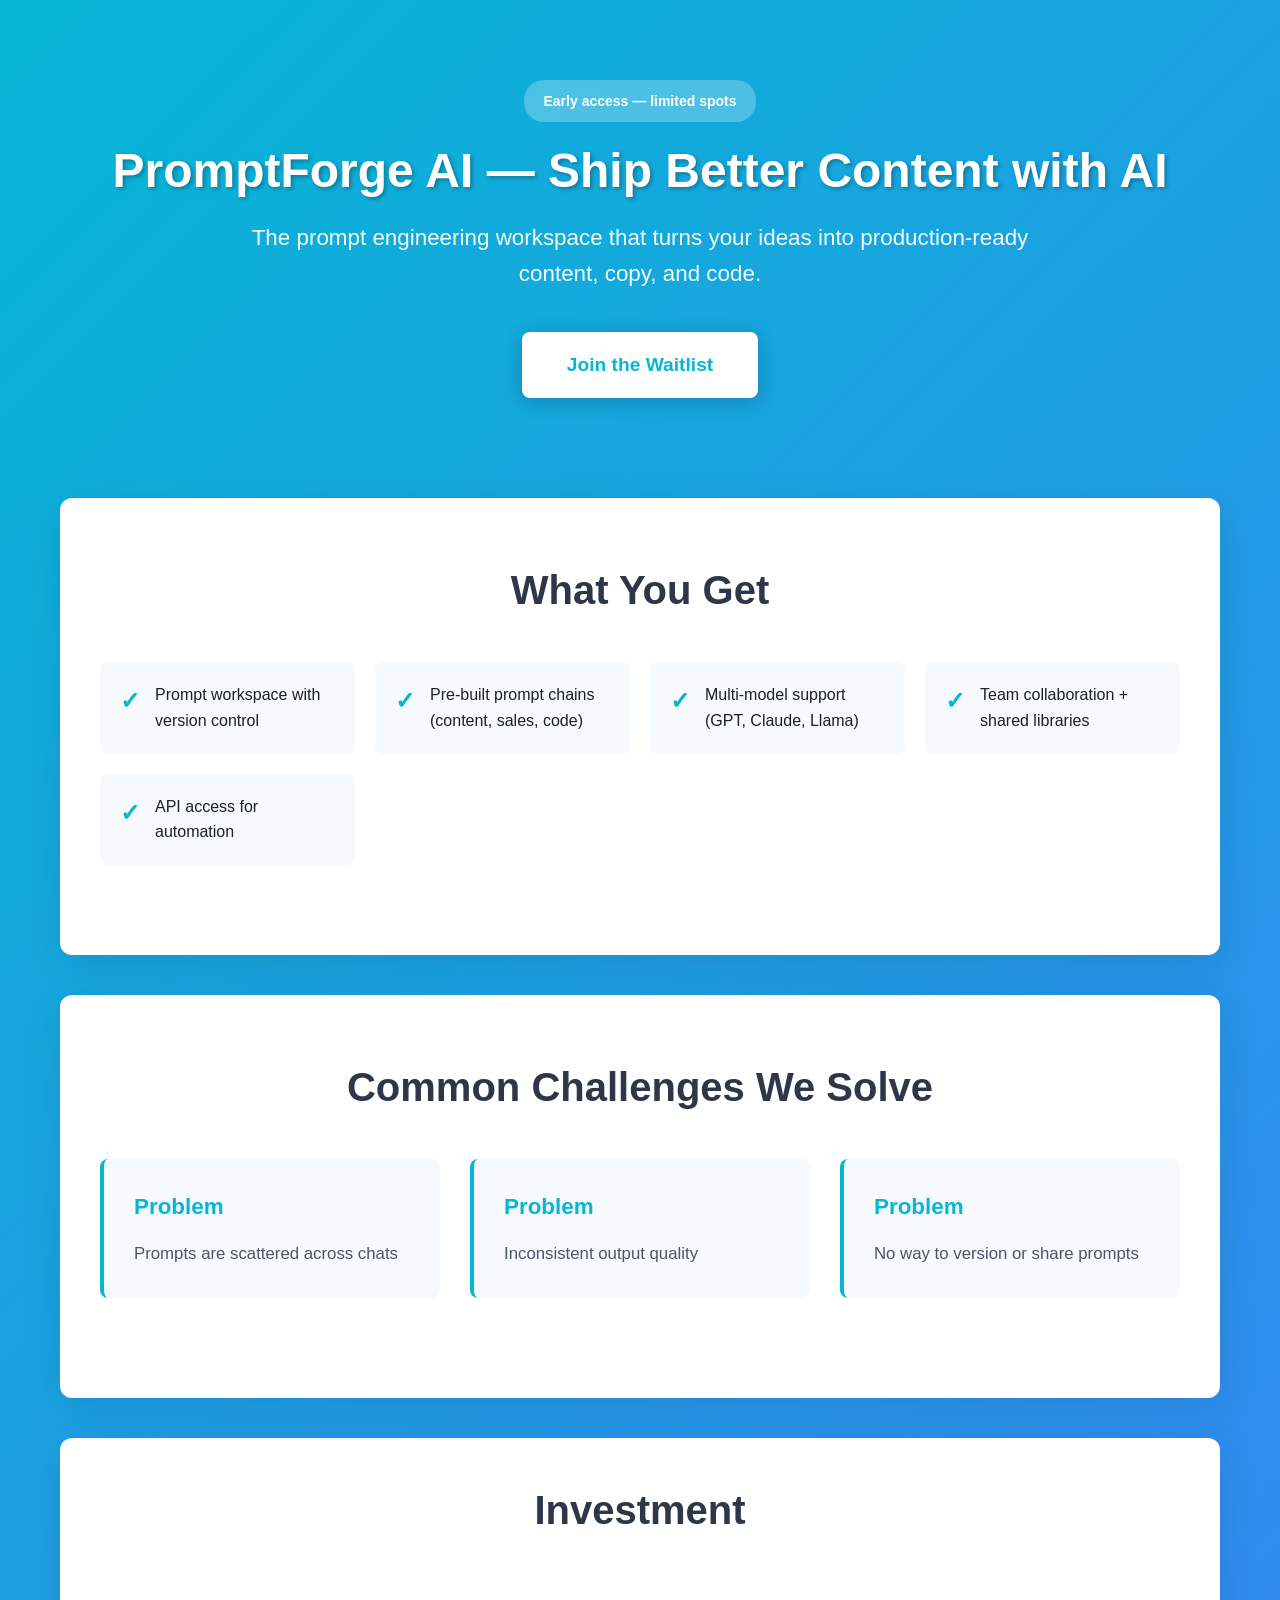
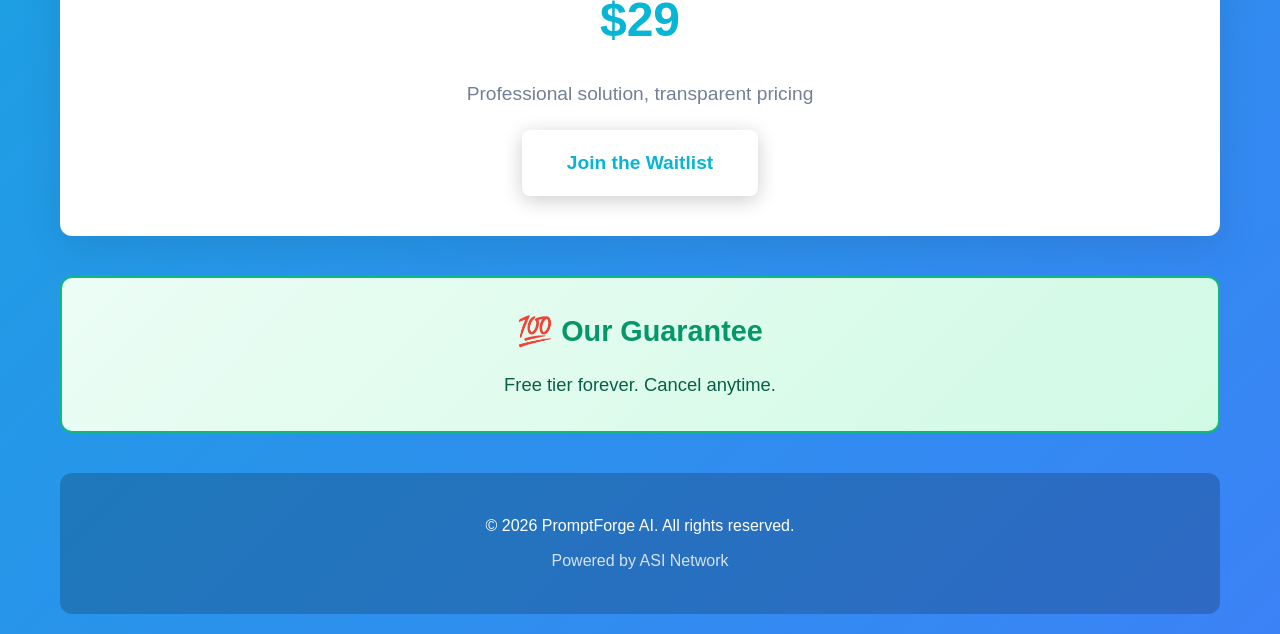
==== index.html @ cfde4b86 "Add index.html" ====
<!DOCTYPE html>
<html lang="en">
<head>
    <meta charset="UTF-8">
    <meta name="viewport" content="width=device-width, initial-scale=1.0">
    <title>PromptForge AI - The prompt engineering workspace that turns your ideas into </title>
    <meta name="description" content="AI SaaS tool for prompt engineering and content automation. Workspace for creating, testing, versioning, and deploying prompt chains that generate con">
    <style>
        * {
            margin: 0;
            padding: 0;
            box-sizing: border-box;
        }
        body {
            font-family: -apple-system, BlinkMacSystemFont, 'Segoe UI', Roboto, Oxygen, Ubuntu, Cantarell, sans-serif;
            line-height: 1.6;
            color: #1a202c;
            background: linear-gradient(135deg, #06B6D4 0%, #3B82F6 100%);
        }
        .container {
            max-width: 1200px;
            margin: 0 auto;
            padding: 20px;
        }
        header {
            text-align: center;
            padding: 60px 20px;
            color: white;
        }
        .badge {
            display: inline-block;
            background: rgba(255,255,255,0.25);
            padding: 10px 20px;
            border-radius: 20px;
            font-size: 14px;
            margin-bottom: 20px;
            backdrop-filter: blur(10px);
            font-weight: 600;
        }
        h1 {
            font-size: 3em;
            margin-bottom: 20px;
            font-weight: 900;
            text-shadow: 2px 2px 4px rgba(0,0,0,0.3);
            line-height: 1.2;
        }
        .subtitle {
            font-size: 1.4em;
            margin-bottom: 40px;
            opacity: 0.95;
            max-width: 800px;
            margin-left: auto;
            margin-right: auto;
            font-weight: 400;
        }
        .cta-primary {
            display: inline-block;
            background: white;
            color: #06B6D4;
            padding: 18px 45px;
            border-radius: 8px;
            text-decoration: none;
            font-size: 1.2em;
            font-weight: 700;
            transition: all 0.3s;
            box-shadow: 0 4px 20px rgba(0,0,0,0.2);
        }
        .cta-primary:hover {
            transform: translateY(-3px);
            box-shadow: 0 6px 30px rgba(0,0,0,0.3);
        }
        .content-section {
            background: white;
            border-radius: 12px;
            padding: 60px 40px;
            margin: 40px 0;
            box-shadow: 0 10px 40px rgba(0,0,0,0.1);
        }
        h2 {
            font-size: 2.5em;
            margin-bottom: 40px;
            color: #2d3748;
            text-align: center;
            font-weight: 800;
        }
        .features-grid {
            display: grid;
            grid-template-columns: repeat(auto-fit, minmax(300px, 1fr));
            gap: 30px;
            margin: 40px 0;
        }
        .feature-card {
            background: #F7FAFC;
            padding: 30px;
            border-radius: 8px;
            border-left: 4px solid #06B6D4;
        }
        .feature-card h3 {
            color: #06B6D4;
            font-size: 1.4em;
            margin-bottom: 15px;
            font-weight: 700;
        }
        .feature-card p {
            color: #4A5568;
            font-size: 1.05em;
            line-height: 1.7;
        }
        .deliverables-list {
            display: grid;
            grid-template-columns: repeat(auto-fit, minmax(250px, 1fr));
            gap: 20px;
            margin: 30px 0;
        }
        .deliverable-item {
            display: flex;
            align-items: start;
            padding: 20px;
            background: #F7FAFC;
            border-radius: 8px;
        }
        .deliverable-item::before {
            content: "✓";
            color: #06B6D4;
            font-size: 1.5em;
            font-weight: bold;
            margin-right: 15px;
        }
        .pricing-section {
            text-align: center;
            padding: 40px 20px;
        }
        .price {
            font-size: 3em;
            font-weight: 900;
            color: #06B6D4;
            margin: 20px 0;
        }
        .guarantee-box {
            background: linear-gradient(135deg, #ECFDF5 0%, #D1FAE5 100%);
            border: 2px solid #10B981;
            border-radius: 12px;
            padding: 30px;
            margin: 40px 0;
            text-align: center;
        }
        .guarantee-box h3 {
            color: #059669;
            font-size: 1.8em;
            margin-bottom: 15px;
        }
        .guarantee-box p {
            font-size: 1.15em;
            color: #065F46;
            line-height: 1.7;
        }
        footer {
            text-align: center;
            padding: 40px 20px;
            color: white;
            background: rgba(0,0,0,0.2);
            border-radius: 12px;
            margin-top: 40px;
        }
        @media (max-width: 768px) {
            h1 { font-size: 2em; }
            .subtitle { font-size: 1.1em; }
            .features-grid { grid-template-columns: 1fr; }
        }
    </style>
<!-- Google Analytics (GA4) - Measurement ID to be set by Kiki via KIKI-G11 -->
<script async src="https://www.googletagmanager.com/gtag/js?id=G-XXXXXXXXXX"></script>
<script>
  window.dataLayer = window.dataLayer || [];
  function gtag(){dataLayer.push(arguments);}
  gtag('js', new Date());
  gtag('config', 'G-XXXXXXXXXX');
</script>
</head>
<body>
    <div class="container">
        <header>
            <div class="badge">Early access — limited spots</div>
            <h1>PromptForge AI — Ship Better Content with AI</h1>
            <p class="subtitle">The prompt engineering workspace that turns your ideas into production-ready content, copy, and code.</p>
            <a href="https://asinetwork.gumroad.com" class="cta-primary">Join the Waitlist</a>
        </header>

        <div class="content-section">
            <h2>What You Get</h2>
            <div class="deliverables-list"><div class="deliverable-item">Prompt workspace with version control</div><div class="deliverable-item">Pre-built prompt chains (content, sales, code)</div><div class="deliverable-item">Multi-model support (GPT, Claude, Llama)</div><div class="deliverable-item">Team collaboration + shared libraries</div><div class="deliverable-item">API access for automation</div></div>
        </div>

        <div class="content-section"><h2>Common Challenges We Solve</h2><div class="features-grid"><div class="feature-card"><h3>Problem</h3><p>Prompts are scattered across chats</p></div><div class="feature-card"><h3>Problem</h3><p>Inconsistent output quality</p></div><div class="feature-card"><h3>Problem</h3><p>No way to version or share prompts</p></div></div></div>

        <div class="content-section pricing-section">
            <h2>Investment</h2>
            <div class="price">$29</div>
            <p style="font-size:1.2em; color:#718096; margin:20px 0;">Professional solution, transparent pricing</p>
            <a href="https://asinetwork.gumroad.com" class="cta-primary">Join the Waitlist</a>
        </div>

        <div class="guarantee-box"><h3>💯 Our Guarantee</h3><p>Free tier forever. Cancel anytime.</p></div>

        <footer>
            <p>&copy; 2026 PromptForge AI. All rights reserved.</p>
            <p style="margin-top:10px; opacity:0.8;">Powered by ASI Network</p>
        </footer>
    </div>
</body>
</html>
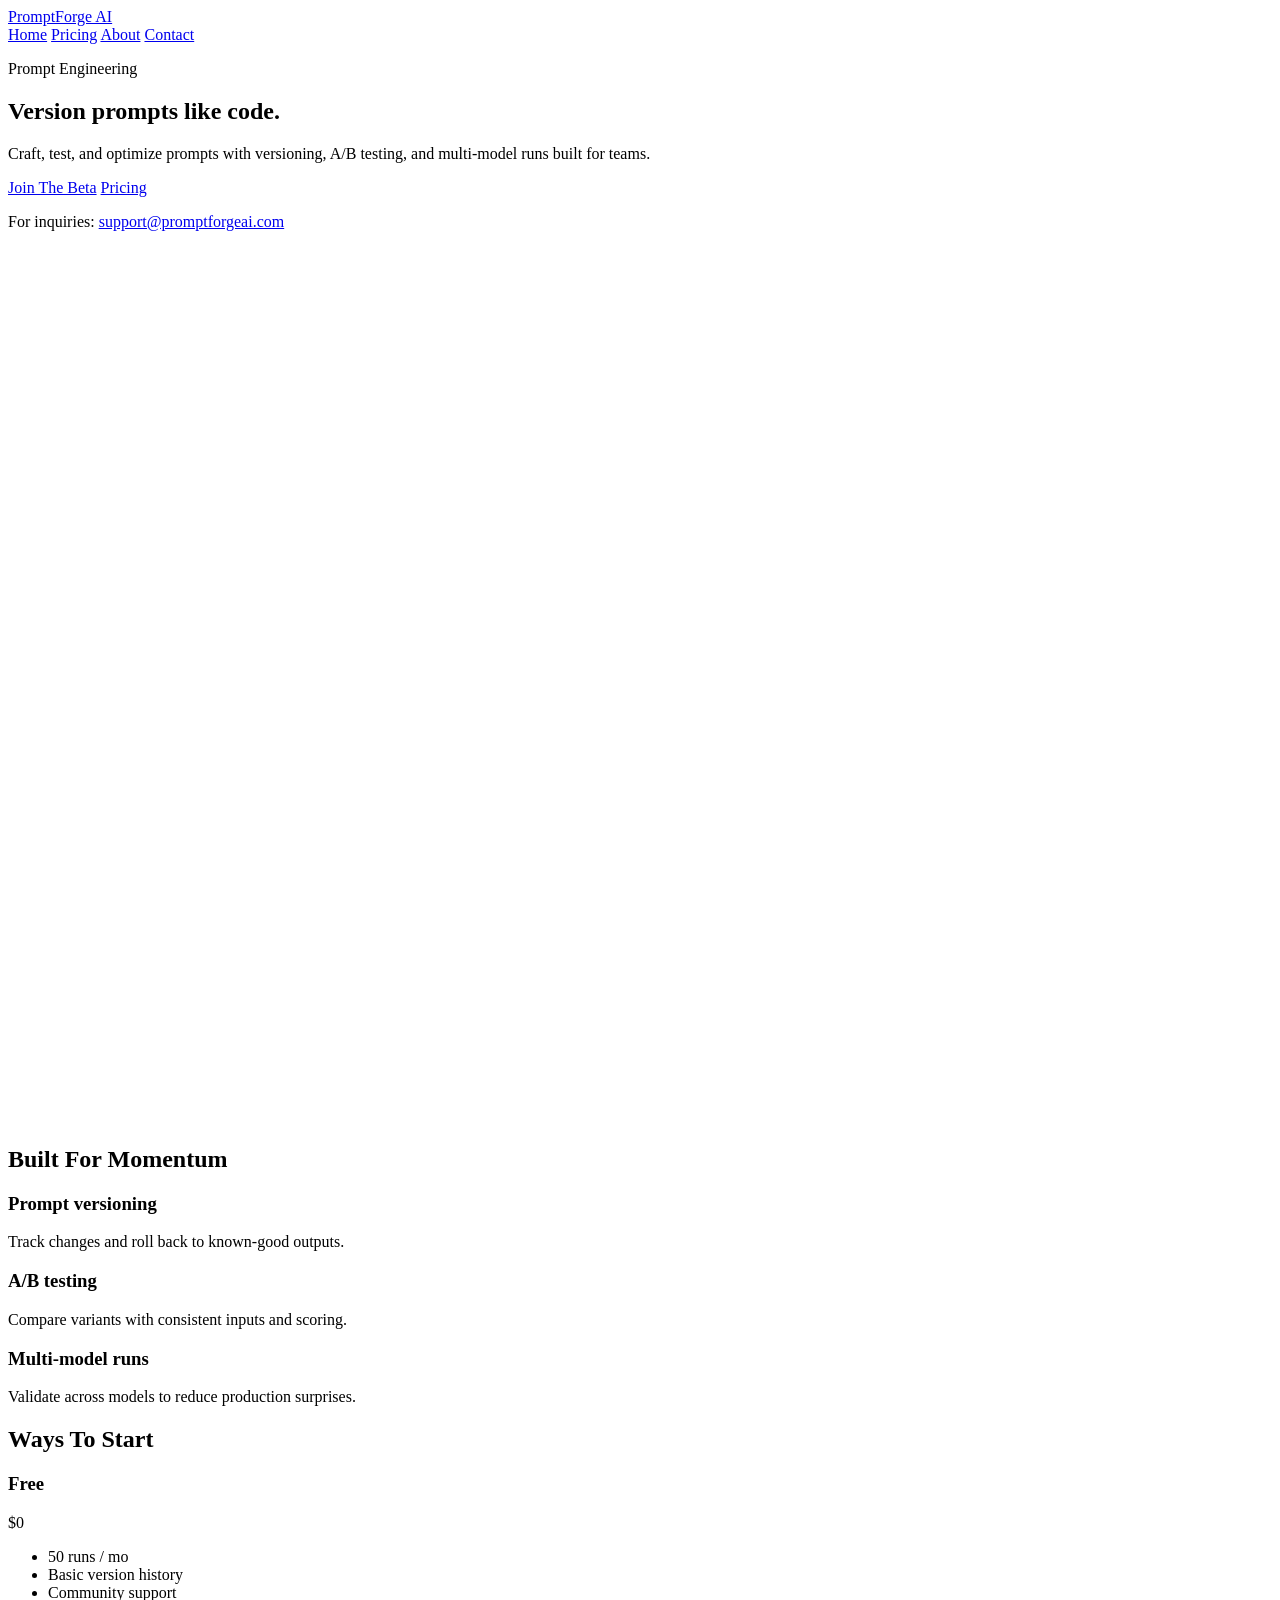
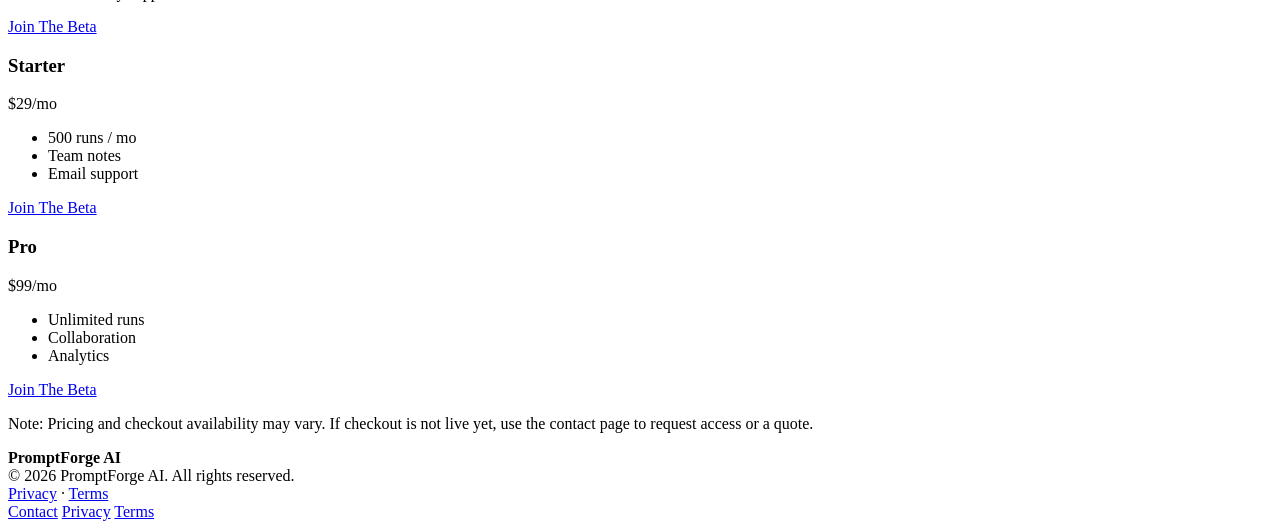
==== commit c5999ffc: "Update index.html" ====
--- a/index.html
+++ b/index.html
@@ -1,211 +1,138 @@
-<!DOCTYPE html>
+<!doctype html>
 <html lang="en">
 <head>
-    <meta charset="UTF-8">
-    <meta name="viewport" content="width=device-width, initial-scale=1.0">
-    <title>PromptForge AI - The prompt engineering workspace that turns your ideas into </title>
-    <meta name="description" content="AI SaaS tool for prompt engineering and content automation. Workspace for creating, testing, versioning, and deploying prompt chains that generate con">
-    <style>
-        * {
-            margin: 0;
-            padding: 0;
-            box-sizing: border-box;
-        }
-        body {
-            font-family: -apple-system, BlinkMacSystemFont, 'Segoe UI', Roboto, Oxygen, Ubuntu, Cantarell, sans-serif;
-            line-height: 1.6;
-            color: #1a202c;
-            background: linear-gradient(135deg, #06B6D4 0%, #3B82F6 100%);
-        }
-        .container {
-            max-width: 1200px;
-            margin: 0 auto;
-            padding: 20px;
-        }
-        header {
-            text-align: center;
-            padding: 60px 20px;
-            color: white;
-        }
-        .badge {
-            display: inline-block;
-            background: rgba(255,255,255,0.25);
-            padding: 10px 20px;
-            border-radius: 20px;
-            font-size: 14px;
-            margin-bottom: 20px;
-            backdrop-filter: blur(10px);
-            font-weight: 600;
-        }
-        h1 {
-            font-size: 3em;
-            margin-bottom: 20px;
-            font-weight: 900;
-            text-shadow: 2px 2px 4px rgba(0,0,0,0.3);
-            line-height: 1.2;
-        }
-        .subtitle {
-            font-size: 1.4em;
-            margin-bottom: 40px;
-            opacity: 0.95;
-            max-width: 800px;
-            margin-left: auto;
-            margin-right: auto;
-            font-weight: 400;
-        }
-        .cta-primary {
-            display: inline-block;
-            background: white;
-            color: #06B6D4;
-            padding: 18px 45px;
-            border-radius: 8px;
-            text-decoration: none;
-            font-size: 1.2em;
-            font-weight: 700;
-            transition: all 0.3s;
-            box-shadow: 0 4px 20px rgba(0,0,0,0.2);
-        }
-        .cta-primary:hover {
-            transform: translateY(-3px);
-            box-shadow: 0 6px 30px rgba(0,0,0,0.3);
-        }
-        .content-section {
-            background: white;
-            border-radius: 12px;
-            padding: 60px 40px;
-            margin: 40px 0;
-            box-shadow: 0 10px 40px rgba(0,0,0,0.1);
-        }
-        h2 {
-            font-size: 2.5em;
-            margin-bottom: 40px;
-            color: #2d3748;
-            text-align: center;
-            font-weight: 800;
-        }
-        .features-grid {
-            display: grid;
-            grid-template-columns: repeat(auto-fit, minmax(300px, 1fr));
-            gap: 30px;
-            margin: 40px 0;
-        }
-        .feature-card {
-            background: #F7FAFC;
-            padding: 30px;
-            border-radius: 8px;
-            border-left: 4px solid #06B6D4;
-        }
-        .feature-card h3 {
-            color: #06B6D4;
-            font-size: 1.4em;
-            margin-bottom: 15px;
-            font-weight: 700;
-        }
-        .feature-card p {
-            color: #4A5568;
-            font-size: 1.05em;
-            line-height: 1.7;
-        }
-        .deliverables-list {
-            display: grid;
-            grid-template-columns: repeat(auto-fit, minmax(250px, 1fr));
-            gap: 20px;
-            margin: 30px 0;
-        }
-        .deliverable-item {
-            display: flex;
-            align-items: start;
-            padding: 20px;
-            background: #F7FAFC;
-            border-radius: 8px;
-        }
-        .deliverable-item::before {
-            content: "✓";
-            color: #06B6D4;
-            font-size: 1.5em;
-            font-weight: bold;
-            margin-right: 15px;
-        }
-        .pricing-section {
-            text-align: center;
-            padding: 40px 20px;
-        }
-        .price {
-            font-size: 3em;
-            font-weight: 900;
-            color: #06B6D4;
-            margin: 20px 0;
-        }
-        .guarantee-box {
-            background: linear-gradient(135deg, #ECFDF5 0%, #D1FAE5 100%);
-            border: 2px solid #10B981;
-            border-radius: 12px;
-            padding: 30px;
-            margin: 40px 0;
-            text-align: center;
-        }
-        .guarantee-box h3 {
-            color: #059669;
-            font-size: 1.8em;
-            margin-bottom: 15px;
-        }
-        .guarantee-box p {
-            font-size: 1.15em;
-            color: #065F46;
-            line-height: 1.7;
-        }
-        footer {
-            text-align: center;
-            padding: 40px 20px;
-            color: white;
-            background: rgba(0,0,0,0.2);
-            border-radius: 12px;
-            margin-top: 40px;
-        }
-        @media (max-width: 768px) {
-            h1 { font-size: 2em; }
-            .subtitle { font-size: 1.1em; }
-            .features-grid { grid-template-columns: 1fr; }
-        }
-    </style>
-<!-- Google Analytics (GA4) - Measurement ID to be set by Kiki via KIKI-G11 -->
+  <meta charset="utf-8" />
+  <meta name="viewport" content="width=device-width, initial-scale=1" />
+  <title>PromptForge AI | Prompt Engineering</title>
+  <meta name="description" content="Craft, test, and optimize prompts with versioning, A/B testing, and multi-model runs built for teams." />
+  <meta name="robots" content="index,follow" />
+  <link rel="canonical" href="https://promptforgeai.com/" />
+  <meta property="og:title" content="PromptForge AI | Prompt Engineering" />
+  <meta property="og:description" content="Craft, test, and optimize prompts with versioning, A/B testing, and multi-model runs built for teams." />
+  <meta property="og:type" content="website" />
+  <meta property="og:url" content="https://promptforgeai.com/" />
+  <link rel="stylesheet" href="styles.css" />
+<!-- Google Analytics 4 -->
 <script async src="https://www.googletagmanager.com/gtag/js?id=G-XXXXXXXXXX"></script>
-<script>
-  window.dataLayer = window.dataLayer || [];
-  function gtag(){dataLayer.push(arguments);}
-  gtag('js', new Date());
-  gtag('config', 'G-XXXXXXXXXX');
-</script>
+<script>window.dataLayer=window.dataLayer||[];function gtag(){dataLayer.push(arguments);}gtag('js',new Date());gtag('config','G-XXXXXXXXXX');</script>
 </head>
 <body>
-    <div class="container">
-        <header>
-            <div class="badge">Early access — limited spots</div>
-            <h1>PromptForge AI — Ship Better Content with AI</h1>
-            <p class="subtitle">The prompt engineering workspace that turns your ideas into production-ready content, copy, and code.</p>
-            <a href="https://asinetwork.gumroad.com" class="cta-primary">Join the Waitlist</a>
-        </header>
+<header class="header">
+  <div class="container header-inner">
+    <a class="brand" href="index.html">PromptForge AI</a>
+    <nav class="nav" aria-label="Primary">
+      <a href="index.html" aria-current="page">Home</a>
+          <a href="pricing.html">Pricing</a>
+          <a href="about.html">About</a>
+          <a href="contact.html">Contact</a>
+    </nav>
+  </div>
+</header>
+<main class="container">
+  <section class="hero">
+    <div class="hero-copy">
+      <p class="kicker">Prompt Engineering</p>
+      <h1>Version prompts like code.</h1>
+      <p class="lead">Craft, test, and optimize prompts with versioning, A/B testing, and multi-model runs built for teams.</p>
+      <div class="cta-row">
+        <a class="button primary" href="contact.html">Join The Beta</a>
+        <a class="button secondary" href="pricing.html">Pricing</a>
+      </div>
+      <p class="microcopy">
+        For inquiries: <a href="mailto:support@promptforgeai.com">support@promptforgeai.com</a>
+      </p>
+    </div>
+    <div class="hero-art" aria-hidden="true">
+      <div class="sigil">
+        <svg viewBox="0 0 520 360" role="img" aria-label="Abstract brand mark" xmlns="http://www.w3.org/2000/svg">
+  <defs>
+    <linearGradient id="g" x1="0" x2="1" y1="1" y2="0">
+      <stop offset="0" stop-color="var(--brand)"/>
+      <stop offset="0.6" stop-color="var(--accent)"/>
+      <stop offset="1" stop-color="var(--brand2)"/>
+    </linearGradient>
+  </defs>
+  <g class="float" fill="none" stroke="url(#g)" stroke-width="10" stroke-linecap="round" opacity="0.95">
+    <path d="M90 90 H430" />
+    <path d="M90 180 H430" opacity="0.7" />
+    <path d="M90 270 H430" opacity="0.55" />
+    <path d="M150 85 V275" opacity="0.6"/>
+    <path d="M260 85 V275" opacity="0.85"/>
+    <path d="M370 85 V275" opacity="0.6"/>
+    <circle cx="260" cy="180" r="18" fill="var(--accent)" stroke="none" opacity="0.9"/>
+  </g>
+</svg>
+      </div>
+    </div>
+  </section>
 
-        <div class="content-section">
-            <h2>What You Get</h2>
-            <div class="deliverables-list"><div class="deliverable-item">Prompt workspace with version control</div><div class="deliverable-item">Pre-built prompt chains (content, sales, code)</div><div class="deliverable-item">Multi-model support (GPT, Claude, Llama)</div><div class="deliverable-item">Team collaboration + shared libraries</div><div class="deliverable-item">API access for automation</div></div>
-        </div>
+  <section class="section" aria-label="Highlights">
+    <h2>Built For Momentum</h2>
+    <div class="grid">
+      <article class="card">
+  <h3>Prompt versioning</h3>
+  <p>Track changes and roll back to known-good outputs.</p>
+</article>
+<article class="card">
+  <h3>A/B testing</h3>
+  <p>Compare variants with consistent inputs and scoring.</p>
+</article>
+<article class="card">
+  <h3>Multi-model runs</h3>
+  <p>Validate across models to reduce production surprises.</p>
+</article>
+    </div>
+  </section>
 
-        <div class="content-section"><h2>Common Challenges We Solve</h2><div class="features-grid"><div class="feature-card"><h3>Problem</h3><p>Prompts are scattered across chats</p></div><div class="feature-card"><h3>Problem</h3><p>Inconsistent output quality</p></div><div class="feature-card"><h3>Problem</h3><p>No way to version or share prompts</p></div></div></div>
-
-        <div class="content-section pricing-section">
-            <h2>Investment</h2>
-            <div class="price">$29</div>
-            <p style="font-size:1.2em; color:#718096; margin:20px 0;">Professional solution, transparent pricing</p>
-            <a href="https://asinetwork.gumroad.com" class="cta-primary">Join the Waitlist</a>
-        </div>
-
-        <div class="guarantee-box"><h3>💯 Our Guarantee</h3><p>Free tier forever. Cancel anytime.</p></div>
-
-        <footer>
-            <p>&copy; 2026 PromptForge AI. All rights reserved.</p>
-            <p style="margin-top:10px; opacity:0.8;">Powered by ASI Network</p>
-        </footer>
+  <section class="section" aria-label="Offers">
+    <h2>Ways To Start</h2>
+    <div class="grid">
+      <article class="card product">
+  <h3>Free</h3>
+  <div class="price">$0</div>
+  <ul class="features">
+    <li>50 runs / mo</li><li>Basic version history</li><li>Community support</li>
+  </ul>
+  <a class="button primary" href="contact.html">Join The Beta</a>
+</article>
+<article class="card product">
+  <h3>Starter</h3>
+  <div class="price">$29/mo</div>
+  <ul class="features">
+    <li>500 runs / mo</li><li>Team notes</li><li>Email support</li>
+  </ul>
+  <a class="button primary" href="contact.html">Join The Beta</a>
+</article>
+<article class="card product">
+  <h3>Pro</h3>
+  <div class="price">$99/mo</div>
+  <ul class="features">
+    <li>Unlimited runs</li><li>Collaboration</li><li>Analytics</li>
+  </ul>
+  <a class="button primary" href="contact.html">Join The Beta</a>
+</article>
     </div>
+    <div class="strip">
+      <p class="muted">
+        Note: Pricing and checkout availability may vary. If checkout is not live yet, use the contact page to request access or a quote.
+      </p>
+    </div>
+  </section>
+</main>
+<footer class="footer">
+  <div class="container footer-inner">
+    <div>
+      <strong>PromptForge AI</strong>
+      <div class="muted">© 2026 PromptForge AI. All rights reserved.</div>
+      <div class="muted"><a href="privacy.html">Privacy</a> · <a href="terms.html">Terms</a></div>
+    </div>
+    <div class="footer-links" aria-label="Footer">
+      <a href="contact.html">Contact</a>
+      <a href="privacy.html">Privacy</a>
+      <a href="terms.html">Terms</a>
+    </div>
+  </div>
+</footer>
+<script src="cookie-consent.js"></script>
 </body>
-</html>+</html>
